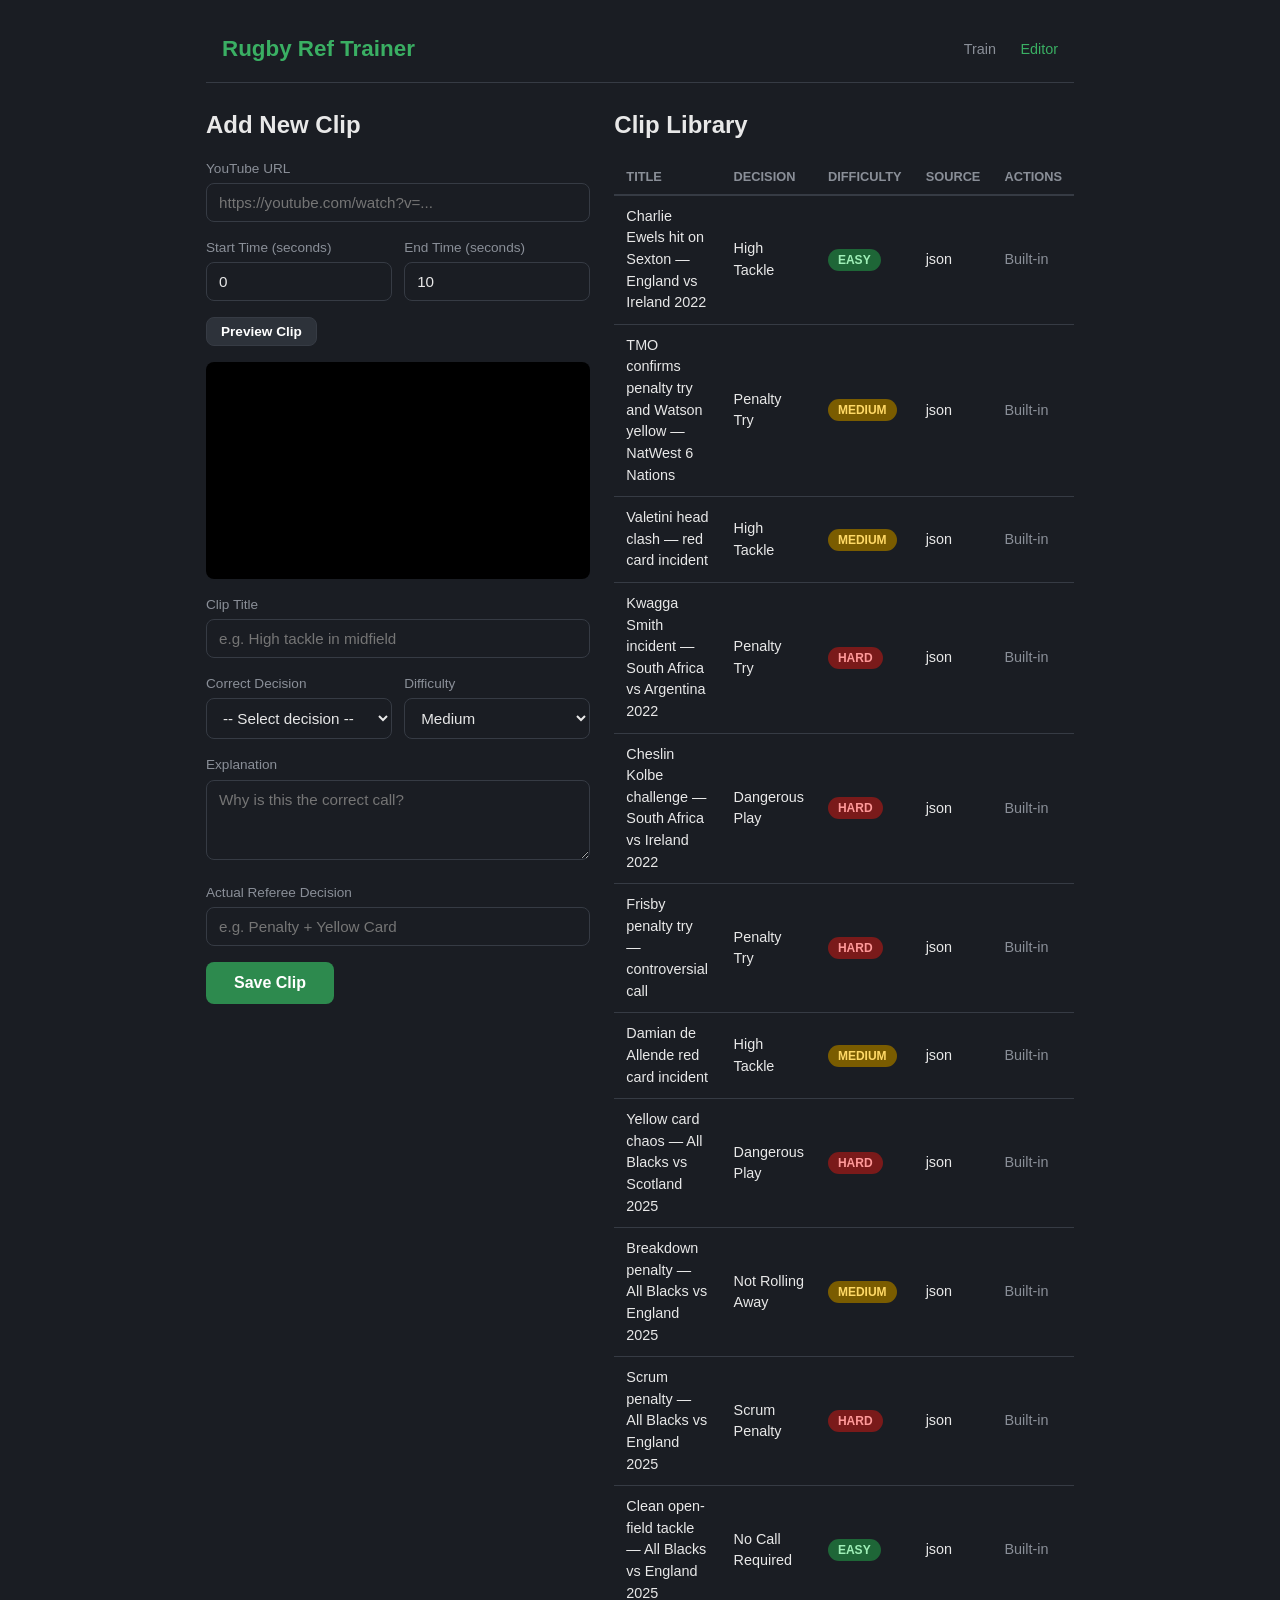
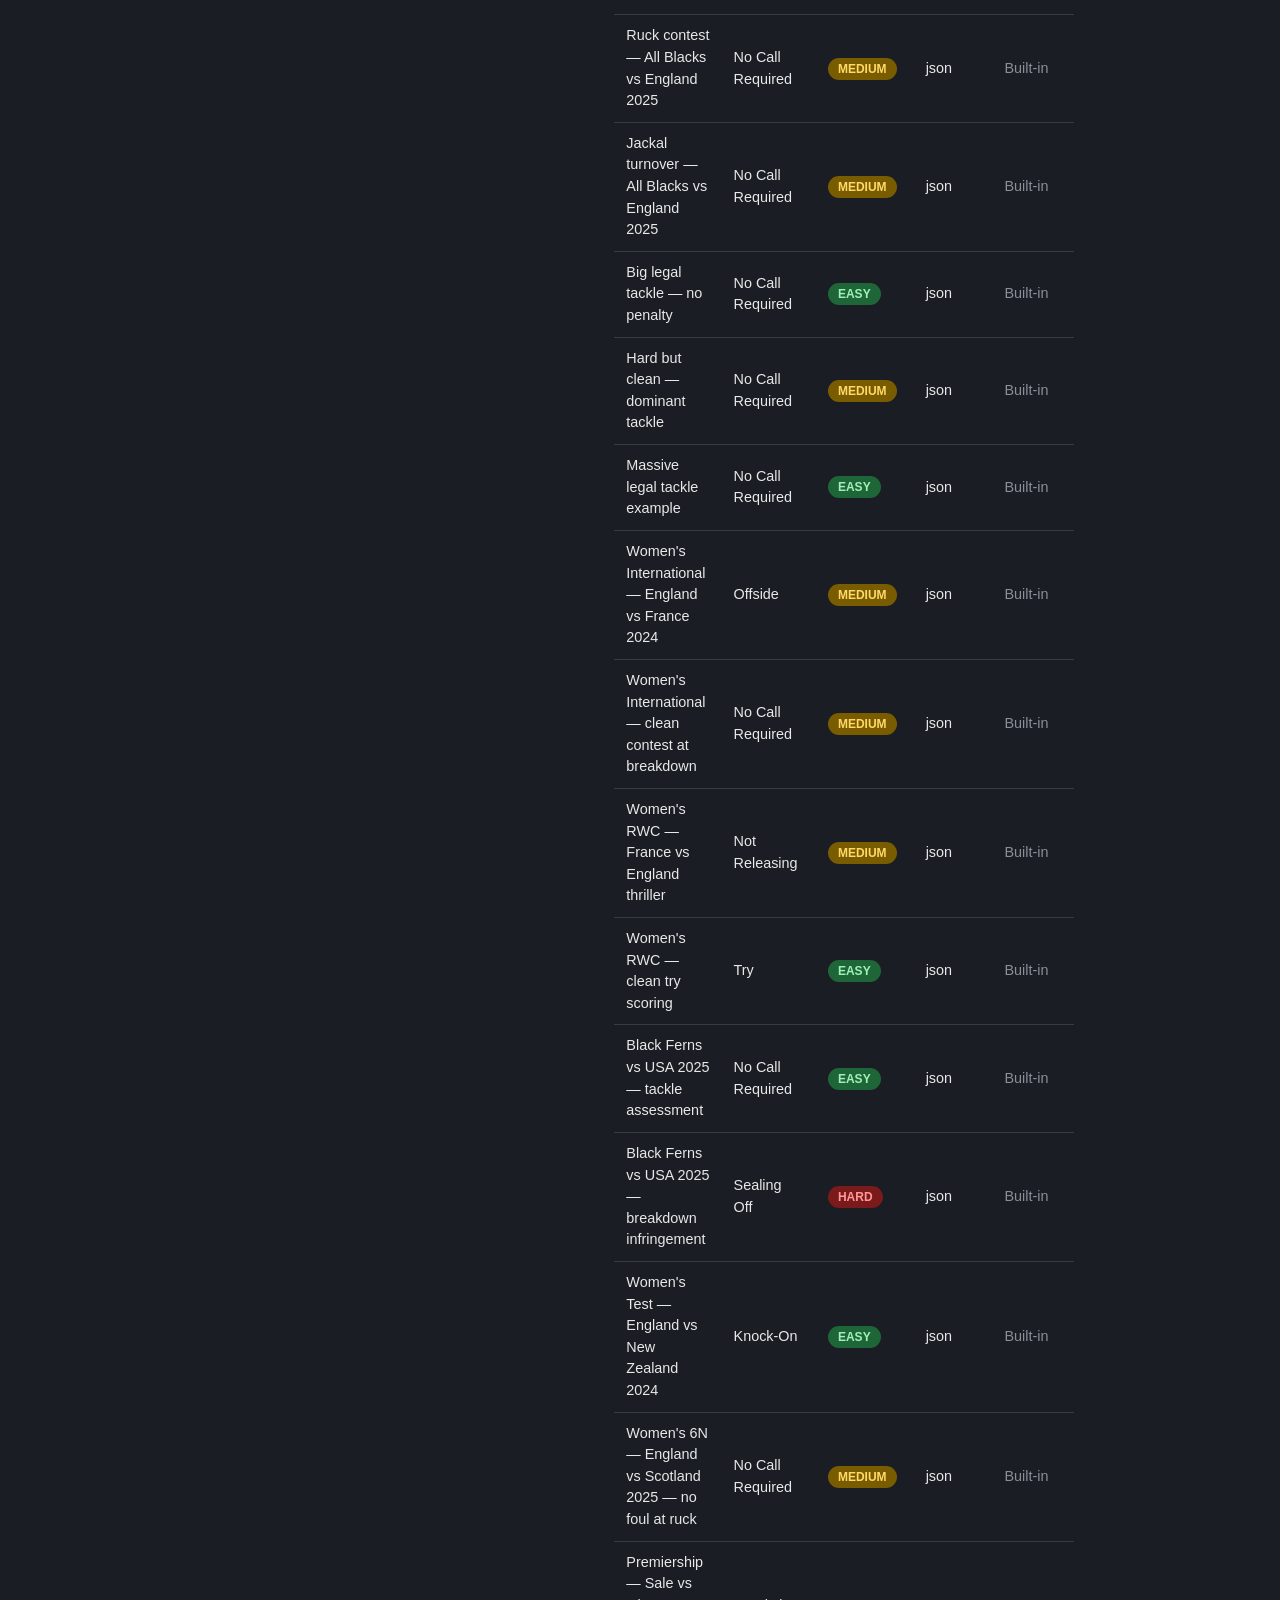
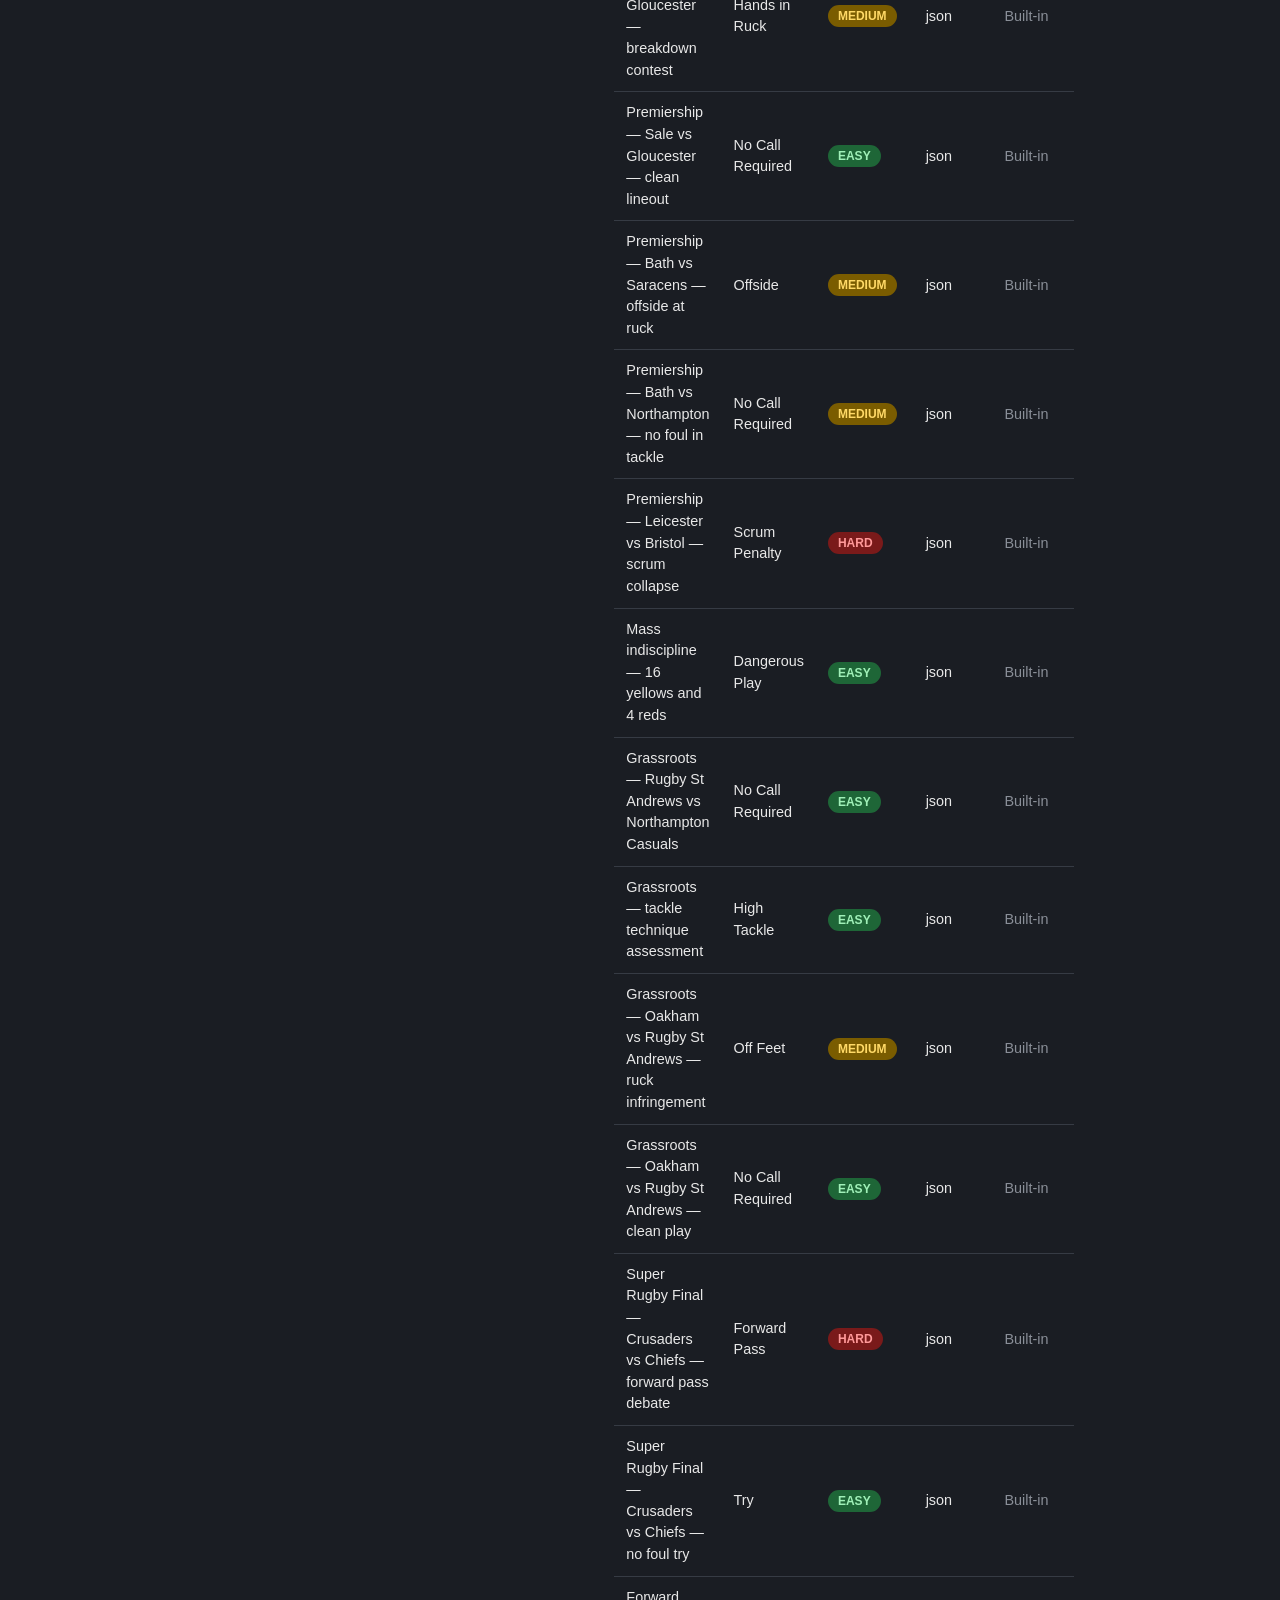
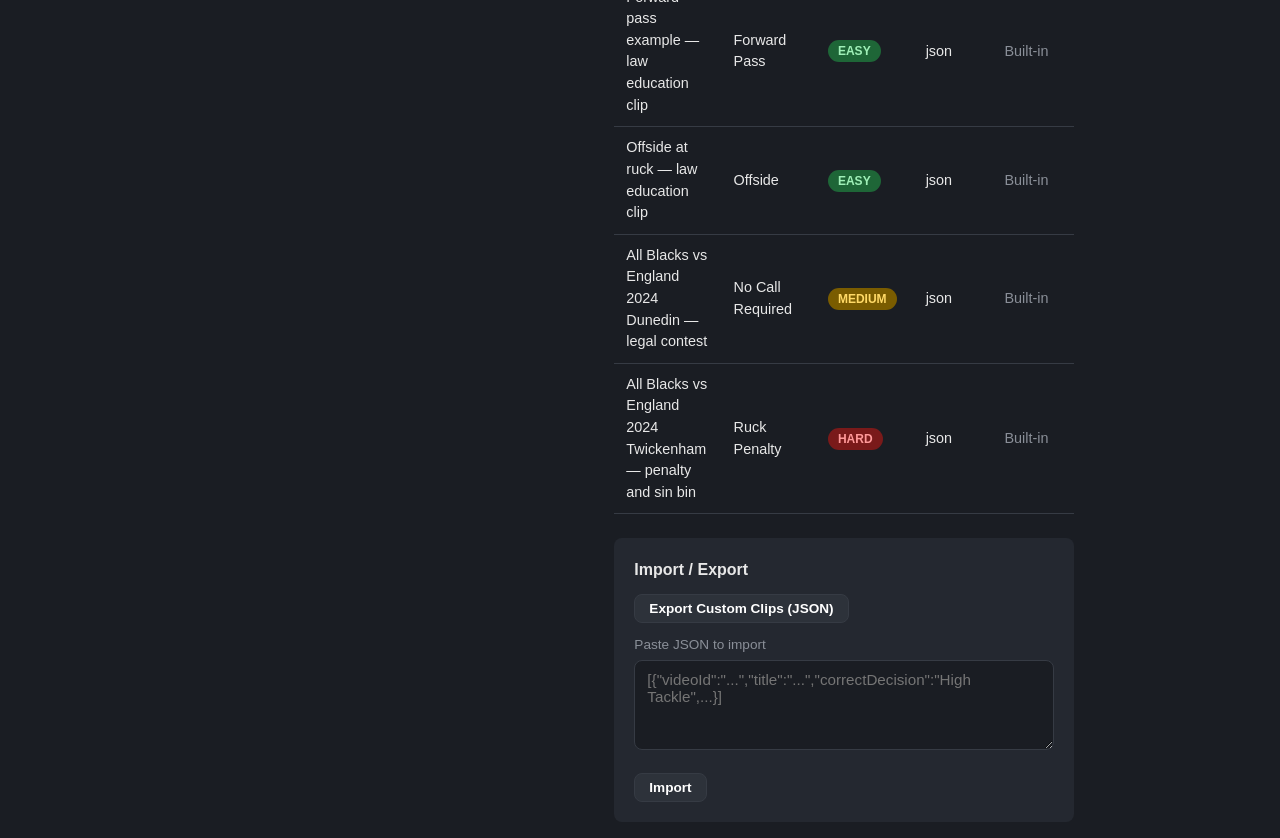
==== editor.html @ dcd654e5 "Initial release: Rugby Ref Trainer web app Static web app for training rugby referees with YouTube c" ====
<!DOCTYPE html>
<html lang="en">
<head>
  <meta charset="UTF-8">
  <meta name="viewport" content="width=device-width, initial-scale=1.0">
  <title>Clip Editor — Rugby Ref Trainer</title>
  <link rel="stylesheet" href="css/style.css">
</head>
<body>
  <div class="container">
    <header>
      <h1>Rugby Ref Trainer</h1>
      <nav>
        <a href="index.html">Train</a>
        <a href="editor.html" class="active">Editor</a>
      </nav>
    </header>

    <div class="editor-layout">
      <!-- Left: Form -->
      <div>
        <h2 id="form-title" style="margin-bottom: 16px;">Add New Clip</h2>
        <form id="clip-form">
          <div class="form-group">
            <label for="url-input">YouTube URL</label>
            <input type="text" id="url-input" placeholder="https://youtube.com/watch?v=..." required>
          </div>

          <div class="form-row">
            <div class="form-group">
              <label for="start-input">Start Time (seconds)</label>
              <input type="number" id="start-input" min="0" step="0.5" value="0" required>
            </div>
            <div class="form-group">
              <label for="end-input">End Time (seconds)</label>
              <input type="number" id="end-input" min="0" step="0.5" value="10" required>
            </div>
          </div>

          <div style="margin-bottom: 16px;">
            <button type="button" id="preview-btn" class="btn btn-secondary btn-small">Preview Clip</button>
          </div>

          <div class="player-wrapper" style="margin-bottom: 16px;">
            <div id="editor-player"></div>
          </div>

          <div class="form-group">
            <label for="title-input">Clip Title</label>
            <input type="text" id="title-input" placeholder="e.g. High tackle in midfield">
          </div>

          <div class="form-row">
            <div class="form-group">
              <label for="decision-select">Correct Decision</label>
              <select id="decision-select" required></select>
            </div>
            <div class="form-group">
              <label for="difficulty-select">Difficulty</label>
              <select id="difficulty-select">
                <option value="easy">Easy</option>
                <option value="medium" selected>Medium</option>
                <option value="hard">Hard</option>
              </select>
            </div>
          </div>

          <div class="form-group">
            <label for="explanation-input">Explanation</label>
            <textarea id="explanation-input" placeholder="Why is this the correct call?"></textarea>
          </div>

          <div class="form-group">
            <label for="ref-call-input">Actual Referee Decision</label>
            <input type="text" id="ref-call-input" placeholder="e.g. Penalty + Yellow Card">
          </div>

          <div class="form-actions">
            <button type="submit" class="btn btn-primary">Save Clip</button>
            <button type="button" id="cancel-btn" class="btn btn-secondary" style="display: none;">Cancel</button>
          </div>
        </form>
      </div>

      <!-- Right: Clip list + Import/Export -->
      <div>
        <h2 style="margin-bottom: 16px;">Clip Library</h2>
        <div id="clip-list"></div>

        <div class="io-area">
          <h3>Import / Export</h3>
          <div class="btn-row">
            <button id="export-btn" class="btn btn-secondary btn-small">Export Custom Clips (JSON)</button>
          </div>
          <div class="form-group" style="margin-top: 12px;">
            <label for="import-area">Paste JSON to import</label>
            <textarea id="import-area" rows="4" placeholder='[{"videoId":"...","title":"...","correctDecision":"High Tackle",...}]'></textarea>
          </div>
          <button id="import-btn" class="btn btn-secondary btn-small">Import</button>
        </div>
      </div>
    </div>
  </div>

  <div class="toast" id="toast"></div>

  <script src="js/clips.js"></script>
  <script src="js/youtube.js"></script>
  <script src="js/editor.js"></script>
</body>
</html>
---- css/style.css ----
/* Rugby Referee Trainer — Dark Rugby Theme */
:root {
  --bg: #1a1d23;
  --bg-card: #242830;
  --bg-hover: #2d323a;
  --green: #2d8a4e;
  --green-light: #3aaf63;
  --green-dark: #1e6637;
  --red: #c0392b;
  --red-light: #e74c3c;
  --yellow: #f39c12;
  --text: #e8e8e8;
  --text-muted: #8a8f98;
  --border: #363b44;
  --radius: 8px;
  --shadow: 0 2px 8px rgba(0, 0, 0, 0.3);
}

* { margin: 0; padding: 0; box-sizing: border-box; }

body {
  font-family: -apple-system, BlinkMacSystemFont, 'Segoe UI', Roboto, sans-serif;
  background: var(--bg);
  color: var(--text);
  min-height: 100vh;
  line-height: 1.5;
}

/* Layout */
.container {
  max-width: 900px;
  margin: 0 auto;
  padding: 16px;
}

header {
  display: flex;
  align-items: center;
  justify-content: space-between;
  padding: 16px;
  border-bottom: 1px solid var(--border);
  margin-bottom: 24px;
}

header h1 {
  font-size: 1.4rem;
  font-weight: 700;
  color: var(--green-light);
}

header nav a {
  color: var(--text-muted);
  text-decoration: none;
  margin-left: 20px;
  font-size: 0.9rem;
  transition: color 0.2s;
}

header nav a:hover { color: var(--text); }
header nav a.active { color: var(--green-light); }

/* Player */
.player-wrapper {
  position: relative;
  width: 100%;
  padding-top: 56.25%;
  background: #000;
  border-radius: var(--radius);
  overflow: hidden;
  margin-bottom: 20px;
}

.player-wrapper iframe,
.player-wrapper > div {
  position: absolute;
  top: 0;
  left: 0;
  width: 100%;
  height: 100%;
}

/* Screens */
.screen { display: none; }
.screen.active { display: block; }

/* Welcome */
.welcome {
  text-align: center;
  padding: 60px 20px;
}

.welcome h2 {
  font-size: 2rem;
  margin-bottom: 12px;
  color: var(--green-light);
}

.welcome > p {
  color: var(--text-muted);
  max-width: 500px;
  margin: 0 auto 32px;
  font-size: 1.05rem;
}

/* Filters */
.filters {
  max-width: 520px;
  margin: 0 auto 28px;
  background: var(--bg-card);
  border-radius: var(--radius);
  padding: 20px;
}

.filter-row {
  display: grid;
  grid-template-columns: 1fr 1fr 1fr;
  gap: 12px;
}

.filter-group {
  text-align: left;
}

.filter-group label {
  display: block;
  font-size: 0.8rem;
  color: var(--text-muted);
  margin-bottom: 4px;
  text-transform: uppercase;
  letter-spacing: 0.5px;
}

.filter-group select {
  width: 100%;
  padding: 8px 10px;
  background: var(--bg);
  border: 1px solid var(--border);
  border-radius: var(--radius);
  color: var(--text);
  font-size: 0.9rem;
}

.filter-group select:focus {
  outline: none;
  border-color: var(--green);
}

.clip-count {
  text-align: center;
  margin-top: 12px;
  color: var(--green-light);
  font-weight: 600;
  font-size: 0.9rem;
}

@media (max-width: 500px) {
  .filter-row { grid-template-columns: 1fr; }
}

/* Buttons */
.btn {
  display: inline-block;
  padding: 12px 28px;
  border: none;
  border-radius: var(--radius);
  font-size: 1rem;
  font-weight: 600;
  cursor: pointer;
  transition: all 0.2s;
  text-decoration: none;
  color: #fff;
}

.btn-primary { background: var(--green); }
.btn-primary:hover { background: var(--green-light); }
.btn-secondary { background: var(--bg-hover); border: 1px solid var(--border); }
.btn-secondary:hover { background: var(--border); }
.btn-danger { background: var(--red); }
.btn-danger:hover { background: var(--red-light); }
.btn-small { padding: 6px 14px; font-size: 0.85rem; }

.btn:disabled {
  opacity: 0.4;
  cursor: not-allowed;
}

/* Decision Grid */
.decision-area {
  margin-top: 16px;
}

.decision-area h3 {
  font-size: 1.1rem;
  margin-bottom: 16px;
  text-align: center;
  color: var(--text-muted);
}

.category-group {
  margin-bottom: 16px;
}

.category-group h4 {
  font-size: 0.8rem;
  text-transform: uppercase;
  letter-spacing: 1px;
  color: var(--text-muted);
  margin-bottom: 8px;
  padding-bottom: 4px;
  border-bottom: 1px solid var(--border);
}

.decision-buttons {
  display: flex;
  flex-wrap: wrap;
  gap: 8px;
}

.decision-btn {
  padding: 8px 16px;
  background: var(--bg-hover);
  border: 1px solid var(--border);
  border-radius: var(--radius);
  color: var(--text);
  cursor: pointer;
  font-size: 0.9rem;
  transition: all 0.15s;
}

.decision-btn:hover {
  background: var(--green-dark);
  border-color: var(--green);
}

.decision-btn.correct {
  background: var(--green);
  border-color: var(--green-light);
  color: #fff;
  animation: pulse 0.4s;
}

.decision-btn.incorrect {
  background: var(--red);
  border-color: var(--red-light);
  color: #fff;
}

.decision-btn.was-correct {
  outline: 2px solid var(--green-light);
  outline-offset: 2px;
}

@keyframes pulse {
  0% { transform: scale(1); }
  50% { transform: scale(1.05); }
  100% { transform: scale(1); }
}

/* Result */
.result-card {
  background: var(--bg-card);
  border-radius: var(--radius);
  padding: 24px;
  margin-top: 20px;
  border-left: 4px solid var(--green);
}

.result-card.wrong {
  border-left-color: var(--red);
}

.result-card h3 { margin-bottom: 8px; }
.result-card .correct-text { color: var(--green-light); }
.result-card .incorrect-text { color: var(--red-light); }
.result-card .explanation { color: var(--text-muted); margin-top: 8px; }
.result-card .ref-call { color: var(--yellow); margin-top: 8px; font-size: 0.9rem; }

.result-actions {
  display: flex;
  gap: 12px;
  margin-top: 20px;
}

/* Score Bar */
.score-bar {
  display: flex;
  align-items: center;
  gap: 20px;
  padding: 12px 20px;
  background: var(--bg-card);
  border-radius: var(--radius);
  margin-bottom: 20px;
  font-size: 0.9rem;
}

.score-bar .stat { display: flex; align-items: center; gap: 6px; }
.score-bar .stat-value { font-weight: 700; color: var(--green-light); }
.score-bar .stat-label { color: var(--text-muted); }

/* Session Summary */
.summary {
  text-align: center;
  padding: 40px 20px;
}

.summary h2 {
  font-size: 1.8rem;
  margin-bottom: 8px;
}

.summary .big-score {
  font-size: 4rem;
  font-weight: 800;
  color: var(--green-light);
  margin: 20px 0;
}

.summary .breakdown {
  text-align: left;
  max-width: 400px;
  margin: 24px auto;
}

.summary .breakdown-row {
  display: flex;
  justify-content: space-between;
  padding: 8px 0;
  border-bottom: 1px solid var(--border);
  font-size: 0.95rem;
}

.summary .breakdown-row .cat-name { color: var(--text-muted); }

/* Clip Info */
.clip-info {
  display: flex;
  align-items: center;
  justify-content: space-between;
  margin-bottom: 12px;
}

.clip-info .clip-title { font-weight: 600; font-size: 1.05rem; }

.clip-info .clip-meta {
  display: flex;
  gap: 12px;
  font-size: 0.8rem;
  color: var(--text-muted);
}

.badge {
  display: inline-block;
  padding: 2px 10px;
  border-radius: 20px;
  font-size: 0.75rem;
  font-weight: 600;
  text-transform: uppercase;
}

.badge-easy { background: #1e6637; color: #a0f0b8; }
.badge-medium { background: #7a5c00; color: #ffd966; }
.badge-hard { background: #7a1a1a; color: #ff9999; }

/* Empty state */
.empty-state {
  text-align: center;
  padding: 60px 20px;
  color: var(--text-muted);
}

.empty-state p { margin-bottom: 16px; }

/* ============ EDITOR ============ */
.editor-layout {
  display: grid;
  grid-template-columns: 1fr 1fr;
  gap: 24px;
}

@media (max-width: 768px) {
  .editor-layout { grid-template-columns: 1fr; }
}

.form-group {
  margin-bottom: 16px;
}

.form-group label {
  display: block;
  font-size: 0.85rem;
  color: var(--text-muted);
  margin-bottom: 4px;
  font-weight: 500;
}

.form-group input,
.form-group select,
.form-group textarea {
  width: 100%;
  padding: 10px 12px;
  background: var(--bg);
  border: 1px solid var(--border);
  border-radius: var(--radius);
  color: var(--text);
  font-size: 0.95rem;
  font-family: inherit;
}

.form-group input:focus,
.form-group select:focus,
.form-group textarea:focus {
  outline: none;
  border-color: var(--green);
}

.form-group textarea { resize: vertical; min-height: 80px; }

.form-row {
  display: grid;
  grid-template-columns: 1fr 1fr;
  gap: 12px;
}

.form-actions {
  display: flex;
  gap: 8px;
  margin-top: 16px;
}

/* Clip table */
.clip-table {
  width: 100%;
  border-collapse: collapse;
  margin-top: 16px;
  font-size: 0.9rem;
}

.clip-table th {
  text-align: left;
  padding: 8px 12px;
  border-bottom: 2px solid var(--border);
  color: var(--text-muted);
  font-size: 0.8rem;
  text-transform: uppercase;
}

.clip-table td {
  padding: 10px 12px;
  border-bottom: 1px solid var(--border);
}

.clip-table tr:hover td { background: var(--bg-hover); }

.clip-table .actions { white-space: nowrap; }

/* Import/Export area */
.io-area {
  margin-top: 24px;
  padding: 20px;
  background: var(--bg-card);
  border-radius: var(--radius);
}

.io-area h3 { margin-bottom: 12px; font-size: 1rem; }
.io-area .btn-row { display: flex; gap: 8px; margin-top: 12px; }

/* Toast */
.toast {
  position: fixed;
  bottom: 24px;
  right: 24px;
  padding: 12px 20px;
  background: var(--green);
  color: #fff;
  border-radius: var(--radius);
  font-weight: 600;
  box-shadow: var(--shadow);
  transform: translateY(80px);
  opacity: 0;
  transition: all 0.3s;
  z-index: 1000;
}

.toast.show { transform: translateY(0); opacity: 1; }
.toast.error { background: var(--red); }

/* Responsive */
@media (max-width: 600px) {
  .container { padding: 12px; }
  header h1 { font-size: 1.1rem; }
  .welcome h2 { font-size: 1.5rem; }
  .score-bar { flex-wrap: wrap; gap: 10px; }
  .decision-btn { font-size: 0.8rem; padding: 6px 12px; }
  .result-actions { flex-direction: column; }
  .clip-info { flex-direction: column; align-items: flex-start; gap: 6px; }
}
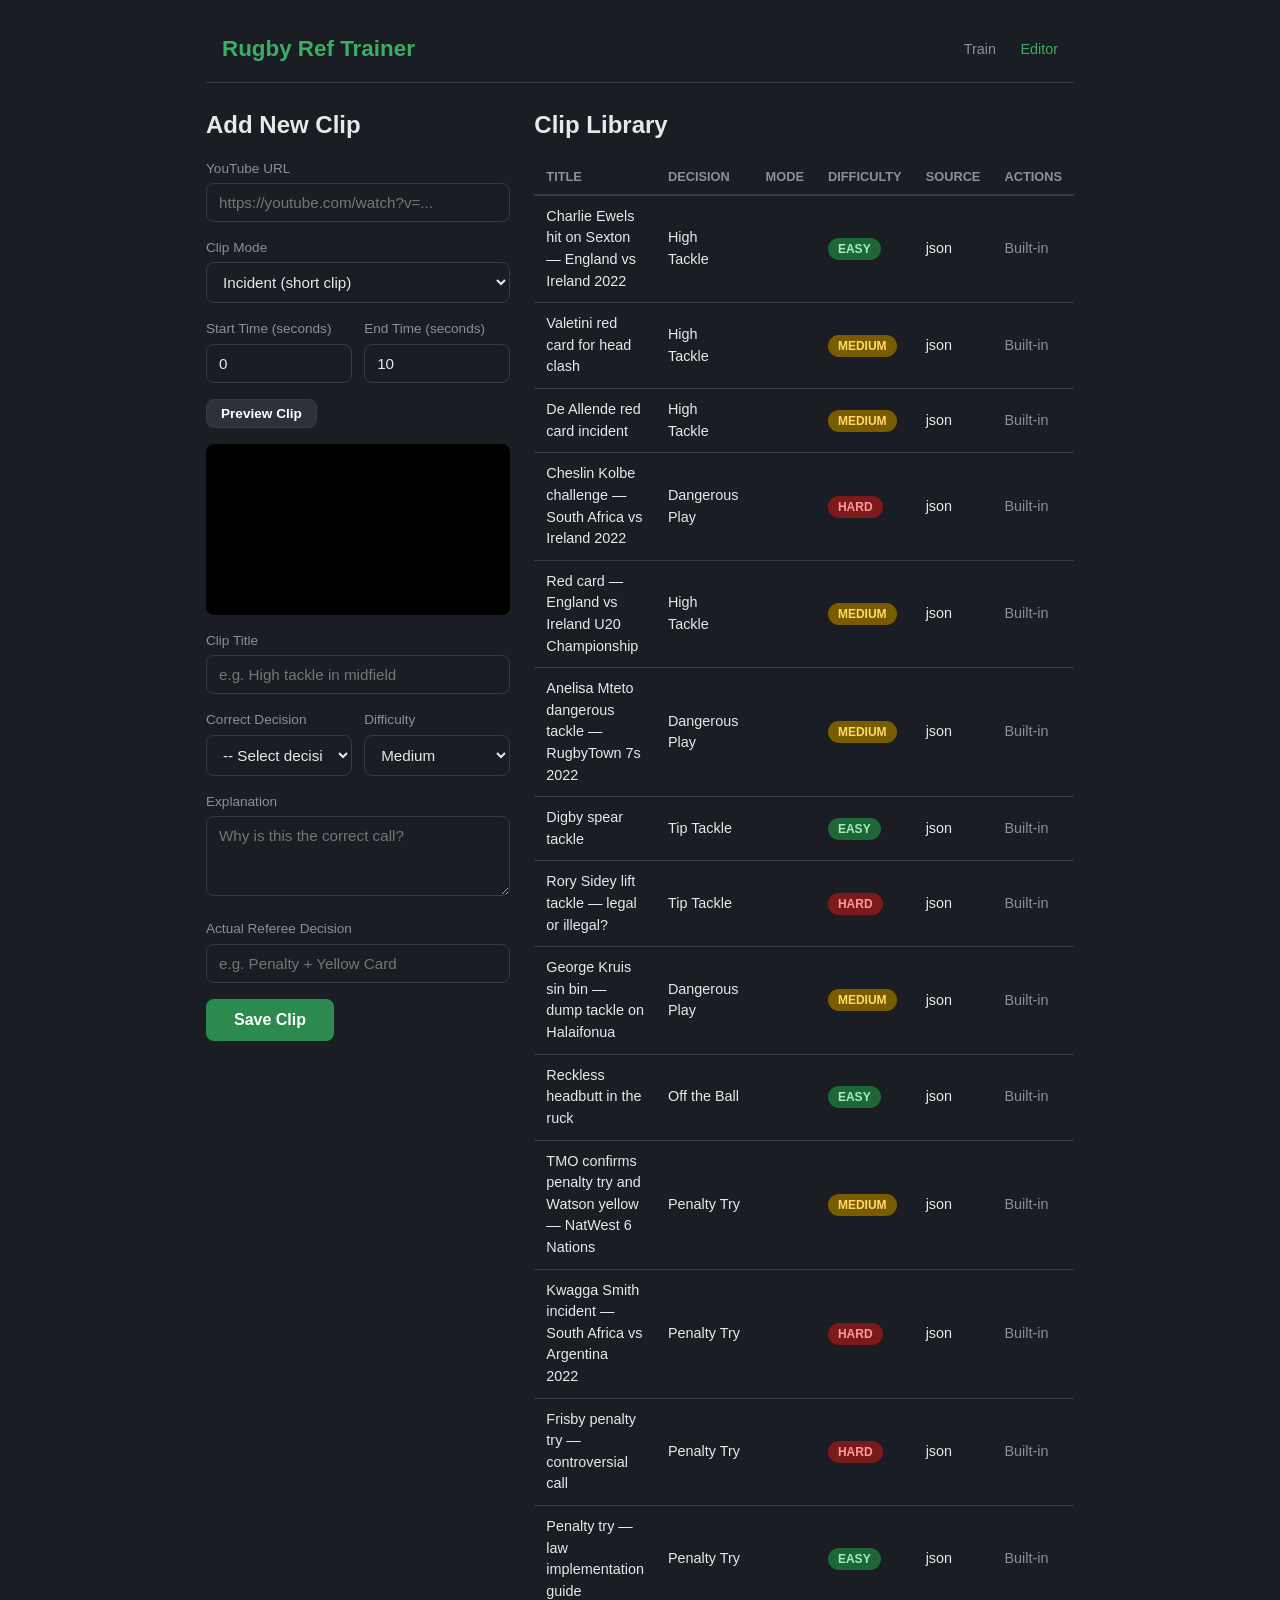
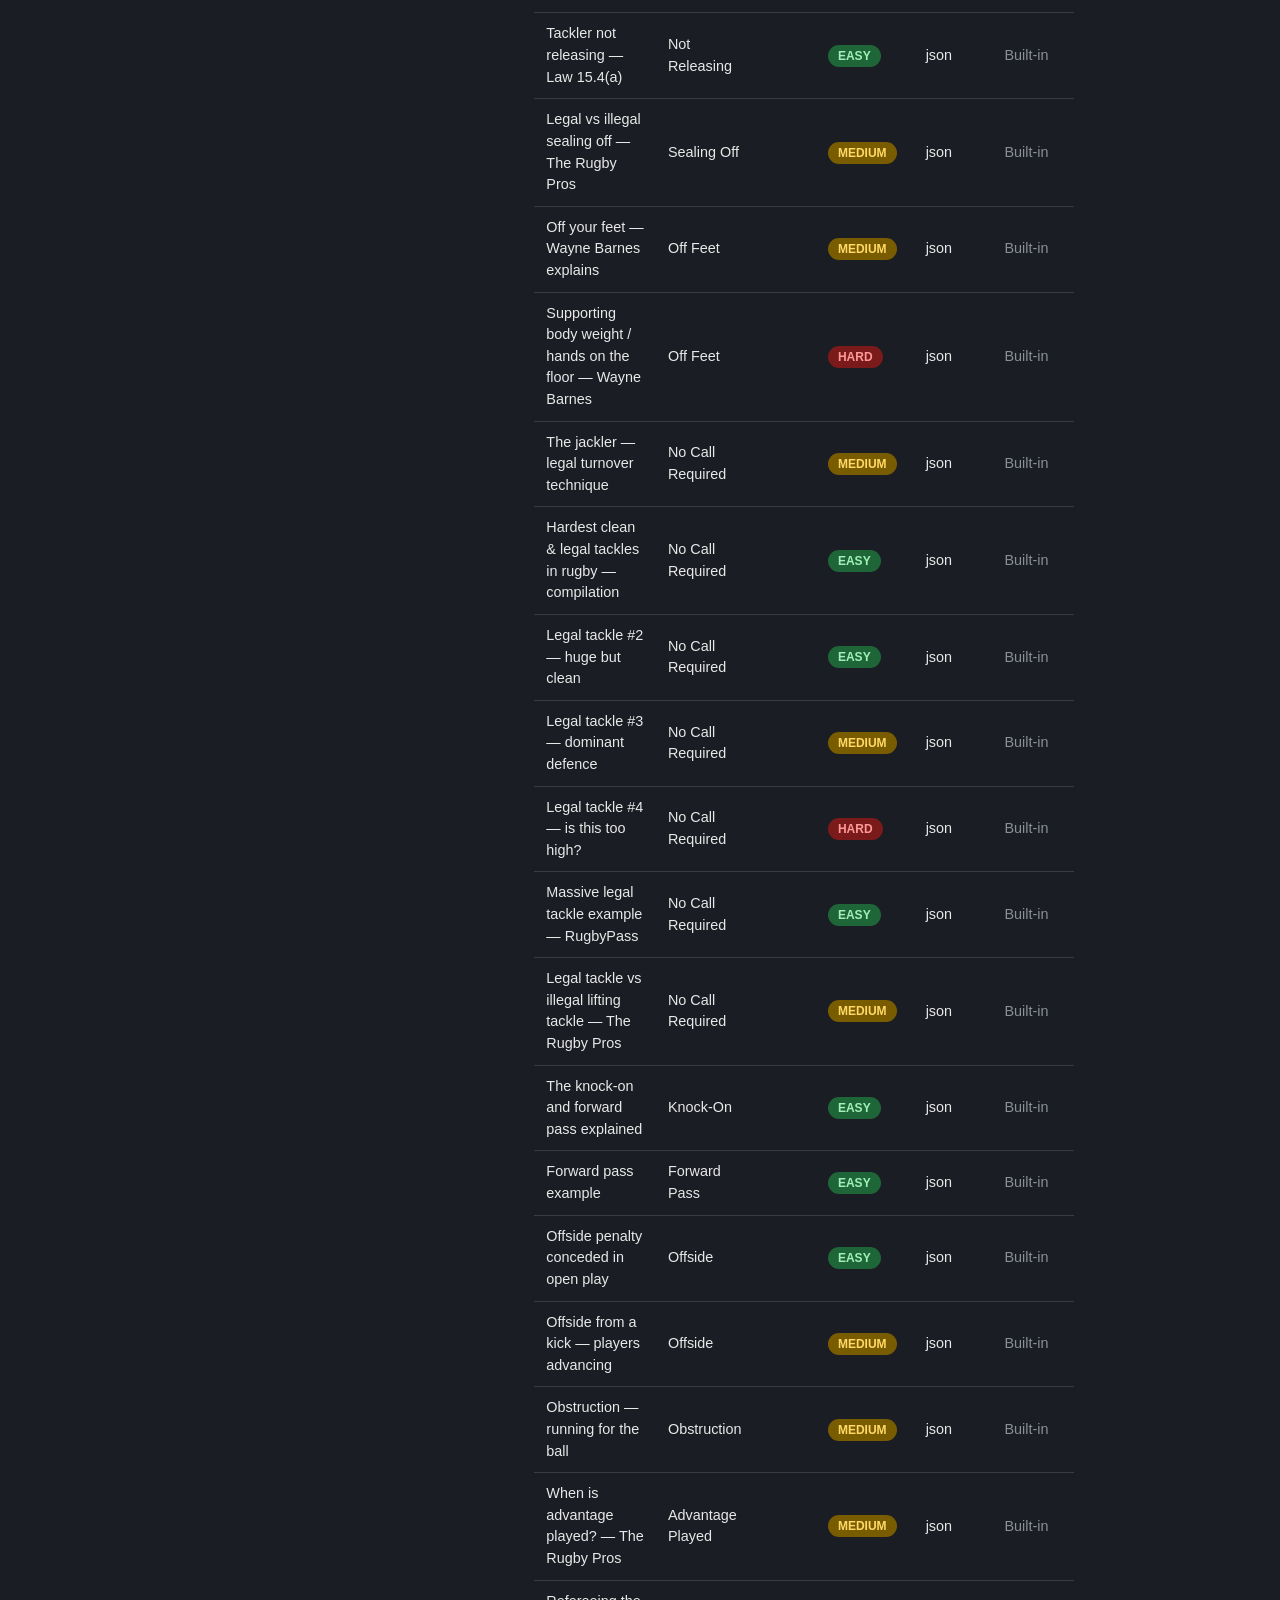
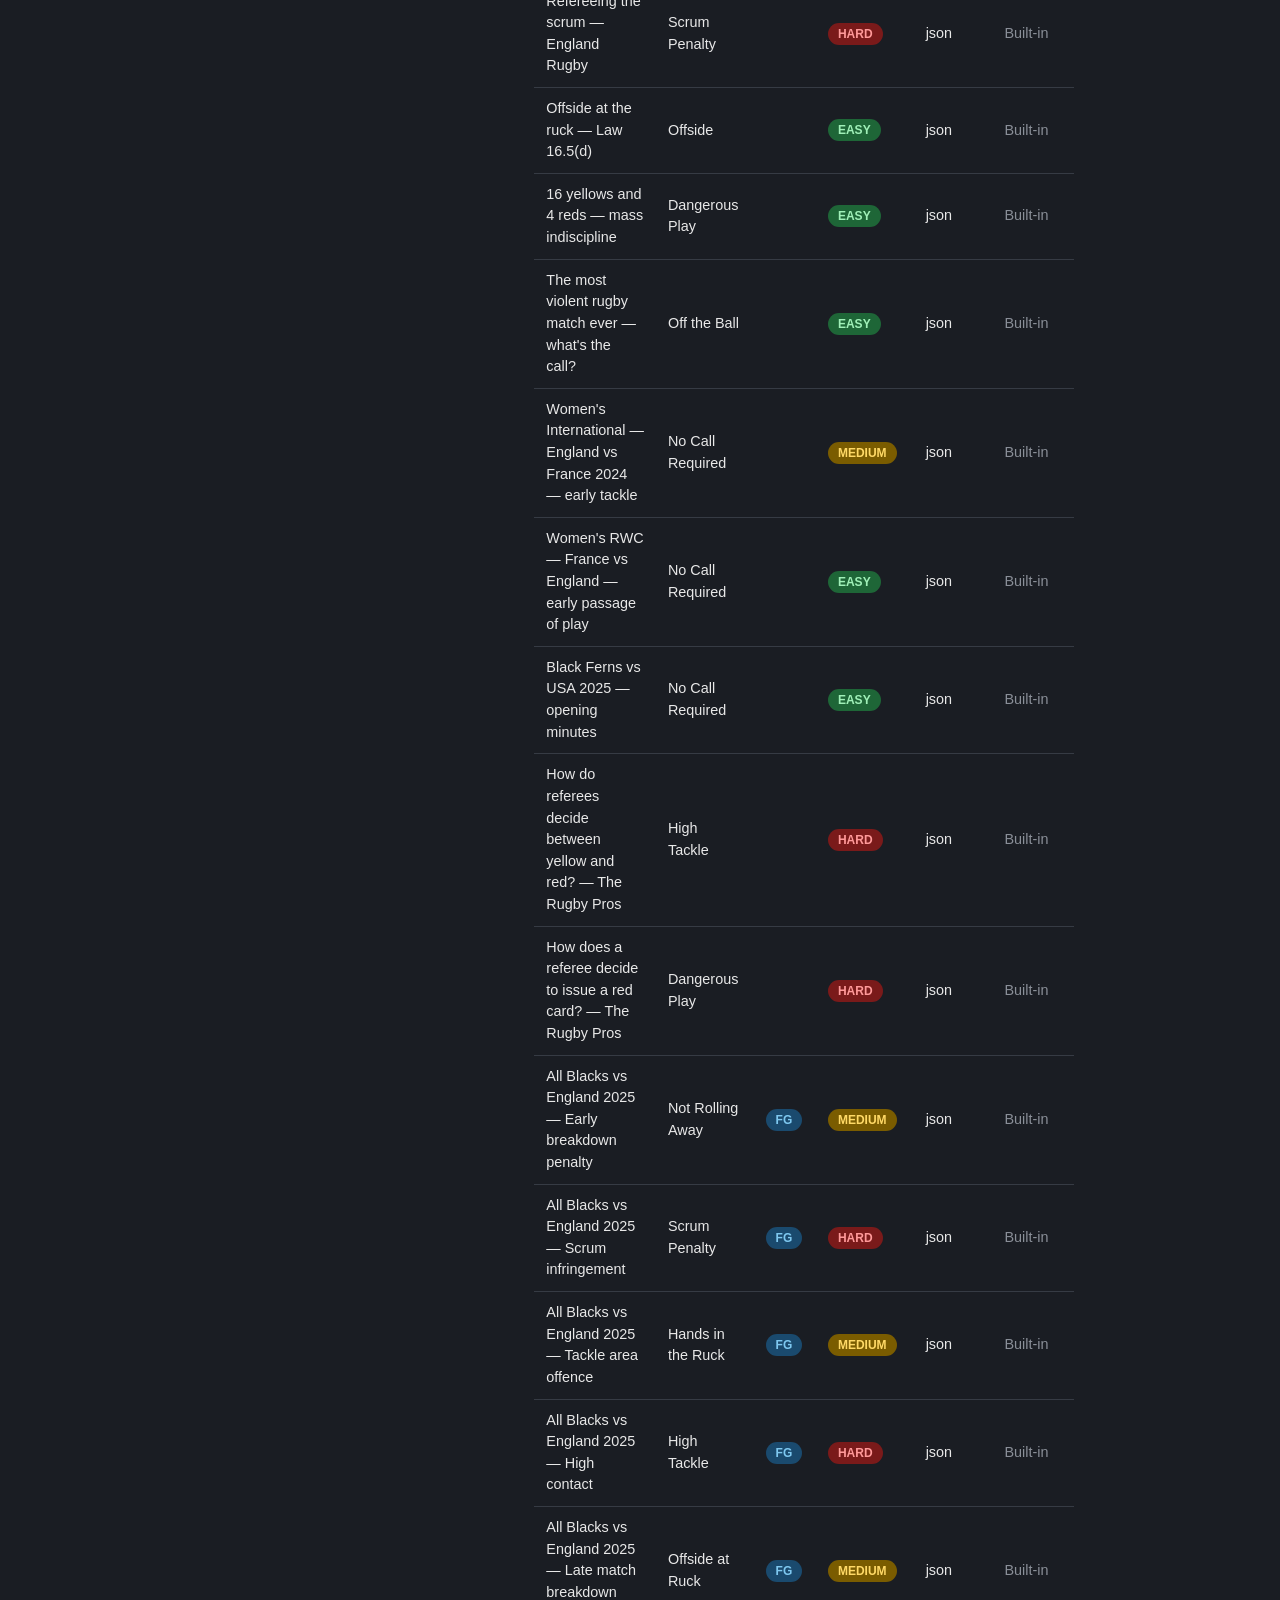
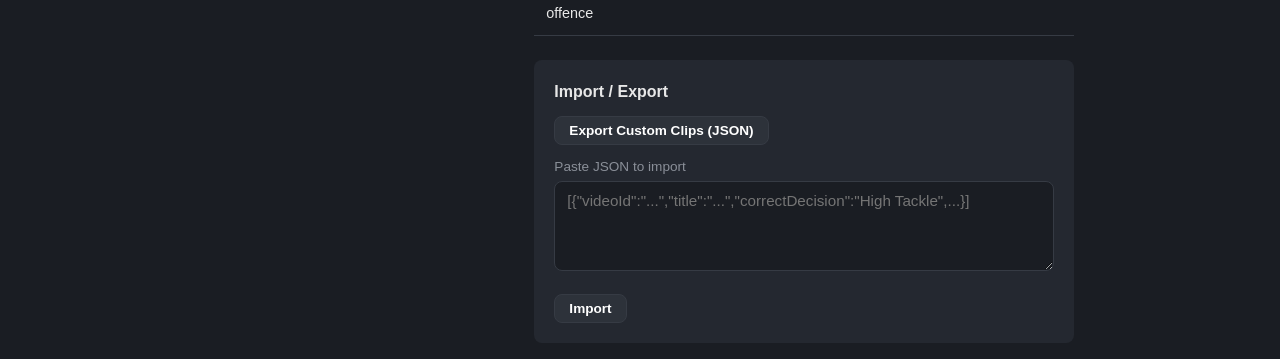
==== commit f628bbd0: "Add full game mode with build-up, whistle pause, and aftermath playback Introduces a new "fullgame" " ====
--- a/editor.html
+++ b/editor.html
@@ -26,19 +26,48 @@
             <input type="text" id="url-input" placeholder="https://youtube.com/watch?v=..." required>
           </div>
 
-          <div class="form-row">
+          <div class="form-group">
+            <label for="mode-select">Clip Mode</label>
+            <select id="mode-select">
+              <option value="incident">Incident (short clip)</option>
+              <option value="fullgame">Full Game (build-up + decision moment)</option>
+            </select>
+          </div>
+
+          <!-- Incident mode times -->
+          <div id="incident-times" class="form-row">
             <div class="form-group">
               <label for="start-input">Start Time (seconds)</label>
-              <input type="number" id="start-input" min="0" step="0.5" value="0" required>
+              <input type="number" id="start-input" min="0" step="0.5" value="0">
             </div>
             <div class="form-group">
               <label for="end-input">End Time (seconds)</label>
-              <input type="number" id="end-input" min="0" step="0.5" value="10" required>
+              <input type="number" id="end-input" min="0" step="0.5" value="10">
+            </div>
+          </div>
+
+          <!-- Full game mode times -->
+          <div id="fullgame-times" style="display: none;">
+            <div class="form-row" style="margin-bottom: 12px;">
+              <div class="form-group">
+                <label for="buildup-input">Build-up Start (seconds)</label>
+                <input type="number" id="buildup-input" min="0" step="0.5" value="0">
+              </div>
+              <div class="form-group">
+                <label for="whistle-input">Decision Moment (seconds)</label>
+                <input type="number" id="whistle-input" min="0" step="0.5" value="25">
+              </div>
+            </div>
+            <div class="form-group">
+              <label for="aftermath-input">Aftermath End (seconds)</label>
+              <input type="number" id="aftermath-input" min="0" step="0.5" value="40">
+              <small style="color: var(--text-muted);">When the ref signals, shows card, or replay ends</small>
             </div>
           </div>
 
           <div style="margin-bottom: 16px;">
             <button type="button" id="preview-btn" class="btn btn-secondary btn-small">Preview Clip</button>
+            <button type="button" id="preview-aftermath-btn" class="btn btn-secondary btn-small" style="display: none;">Preview Aftermath</button>
           </div>
 
           <div class="player-wrapper" style="margin-bottom: 16px;">
--- a/css/style.css
+++ b/css/style.css
@@ -79,6 +79,54 @@
   height: 100%;
 }
 
+/* Build-up indicator overlay */
+.buildup-indicator {
+  position: absolute;
+  top: 12px;
+  left: 12px;
+  display: flex;
+  align-items: center;
+  gap: 8px;
+  padding: 6px 14px;
+  background: rgba(0, 0, 0, 0.7);
+  border-radius: 20px;
+  z-index: 10;
+  font-size: 0.85rem;
+  color: var(--yellow);
+  font-weight: 600;
+  pointer-events: none;
+}
+
+.buildup-pulse {
+  width: 8px;
+  height: 8px;
+  border-radius: 50%;
+  background: var(--yellow);
+  animation: blink 1.2s ease-in-out infinite;
+}
+
+@keyframes blink {
+  0%, 100% { opacity: 1; }
+  50% { opacity: 0.3; }
+}
+
+/* Full game mode badge */
+.badge-fullgame {
+  background: #1a4a6e;
+  color: #7ec8f0;
+}
+
+/* Watch Ref Decision button */
+.btn-watch-ref {
+  background: #1a4a6e;
+  border: 1px solid #2d6a9e;
+  color: #7ec8f0;
+}
+
+.btn-watch-ref:hover {
+  background: #2d6a9e;
+}
+
 /* Screens */
 .screen { display: none; }
 .screen.active { display: block; }
@@ -321,15 +369,94 @@
   margin: 24px auto;
 }
 
+.summary .final-message {
+  font-size: 1.1rem;
+  font-weight: 600;
+  margin-bottom: 4px;
+  color: var(--text-muted);
+}
+
+.summary .breakdown-title {
+  font-size: 1rem;
+  font-weight: 600;
+  margin-bottom: 12px;
+  padding-bottom: 8px;
+  border-bottom: 1px solid var(--border);
+  text-align: left;
+}
+
 .summary .breakdown-row {
-  display: flex;
-  justify-content: space-between;
   padding: 8px 0;
   border-bottom: 1px solid var(--border);
   font-size: 0.95rem;
 }
 
+.summary .breakdown-info {
+  display: flex;
+  justify-content: space-between;
+  margin-bottom: 4px;
+}
+
 .summary .breakdown-row .cat-name { color: var(--text-muted); }
+.summary .breakdown-row .cat-score { font-weight: 600; }
+
+.progress-bar {
+  width: 100%;
+  height: 6px;
+  background: var(--bg);
+  border-radius: 3px;
+  overflow: hidden;
+}
+
+.progress-fill {
+  height: 100%;
+  border-radius: 3px;
+  transition: width 0.5s ease;
+}
+
+/* Clip Review */
+.clip-review {
+  text-align: left;
+  max-width: 600px;
+  margin: 24px auto;
+}
+
+.review-row {
+  display: flex;
+  align-items: flex-start;
+  gap: 12px;
+  padding: 10px 12px;
+  border-radius: var(--radius);
+  margin-bottom: 6px;
+  background: var(--bg-card);
+}
+
+.review-row.review-correct { border-left: 3px solid var(--green); }
+.review-row.review-wrong { border-left: 3px solid var(--red); }
+
+.review-icon {
+  font-size: 1.1rem;
+  font-weight: 700;
+  min-width: 20px;
+  text-align: center;
+}
+
+.review-correct .review-icon { color: var(--green-light); }
+.review-wrong .review-icon { color: var(--red-light); }
+
+.review-title {
+  font-size: 0.9rem;
+  font-weight: 500;
+  margin-bottom: 2px;
+}
+
+.review-answer {
+  font-size: 0.8rem;
+  color: var(--text-muted);
+}
+
+.review-answer .correct-text { color: var(--green-light); }
+.review-answer .incorrect-text { color: var(--red-light); }
 
 /* Clip Info */
 .clip-info {
